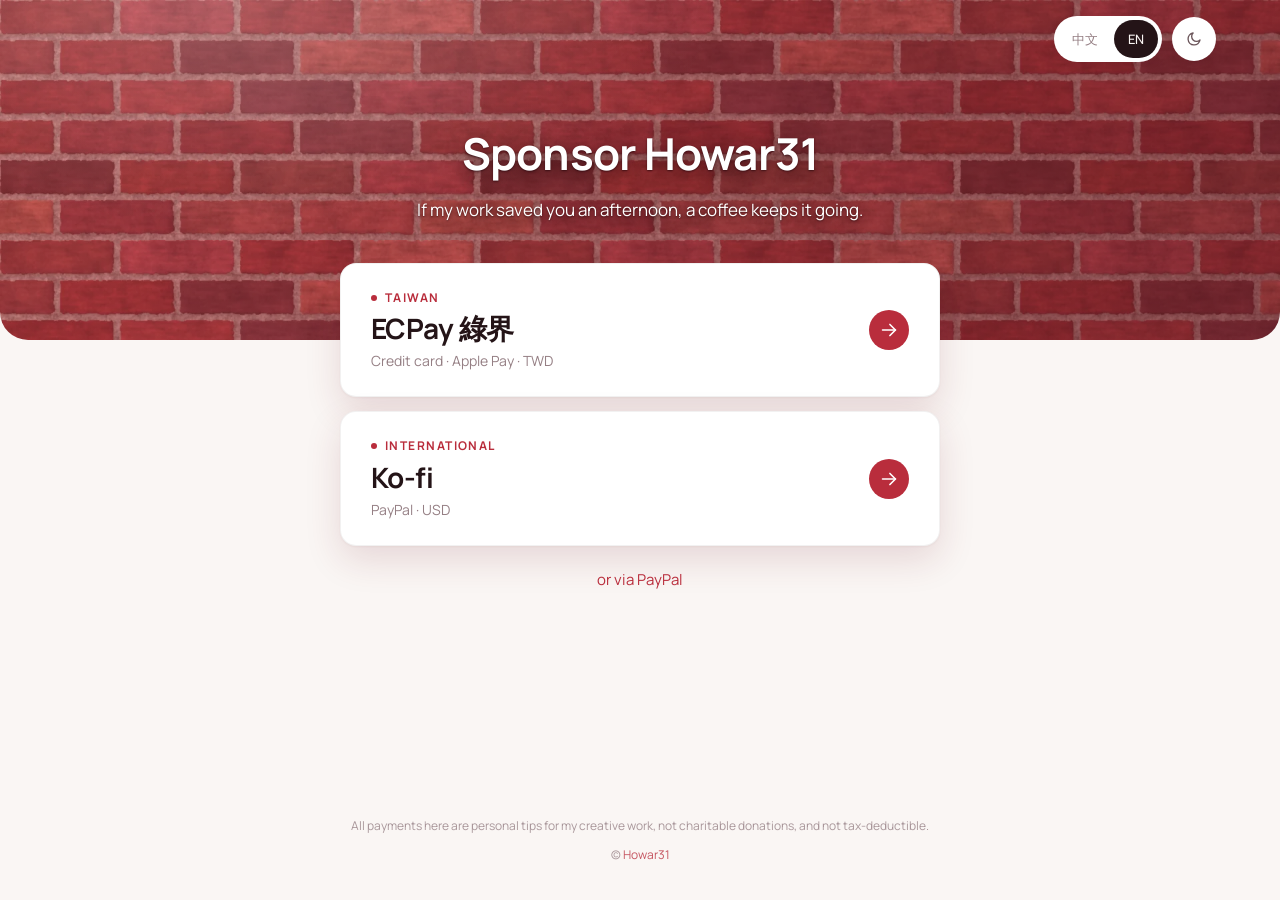
==== index.html @ e2ec6e72 "feat: add poppy skin, a brick banner in red A brick-red field across the top of the page, built from" ====
<!doctype html>
<html lang="zh-Hant-TW" data-skin="nebula">
<head>
  <meta charset="utf-8">
  <meta name="viewport" content="width=device-width, initial-scale=1">
  <title>贊助 Howar31</title>
  <meta name="description" content="Howar31 的贊助入口：台灣請使用綠界 ECPay，海外請使用 Ko-fi 或 PayPal。">
  <link rel="canonical" href="https://donate.howar31.com/">
  <link rel="icon" href="favicon.ico" sizes="64x64">
  <link rel="apple-touch-icon" href="apple-touch-icon.png">
  <meta property="og:type" content="website">
  <meta property="og:title" content="贊助 Howar31">
  <meta property="og:description" content="台灣請使用綠界 ECPay，海外請使用 Ko-fi 或 PayPal。">
  <meta property="og:url" content="https://donate.howar31.com/">
  <meta name="theme-color" content="#f8fafc" media="(prefers-color-scheme: light)">
  <meta name="theme-color" content="#020617" media="(prefers-color-scheme: dark)">
  <link rel="preconnect" href="https://fonts.googleapis.com">
  <link rel="preconnect" href="https://fonts.gstatic.com" crossorigin>
  <style>
    /* Shared shell: layout, structure, interaction states.
       Every color, typeface, size and shape below is read from tokens that the
       skin stylesheet (skins/<name>.css, attached by the head script for this
       load) must define. See skins/nebula.css for the token contract.
       CJK text uses system fonts on purpose (a CJK webfont costs ~700 KB). */
    *, *::before, *::after { box-sizing: border-box; }
    html { -webkit-text-size-adjust: 100%; }
    body {
      margin: 0;
      min-height: 100dvh;
      display: flex;
      flex-direction: column;
      background: var(--bg);
      color: var(--ink);
      font-family: var(--font-body);
      font-size: var(--font-size-body);
      line-height: 1.6;
      -webkit-font-smoothing: antialiased;
      transition: background-color 0.2s ease, color 0.2s ease;
    }
    a { color: var(--accent); text-decoration: none; }
    a:hover { color: var(--ink); }
    :focus-visible { outline: 2px solid var(--accent); outline-offset: 3px; border-radius: 6px; }
    button { font: inherit; color: inherit; cursor: pointer; }
    svg { display: block; flex-shrink: 0; }

    .topbar {
      display: flex;
      justify-content: flex-end;
      align-items: center;
      gap: 10px;
      padding: 16px clamp(20px, 5vw, 64px);
    }
    .lang-switch {
      display: flex;
      align-items: center;
      gap: 2px;
      padding: 3px;
      border: 1px solid var(--line);
      border-radius: 999px;
      background: var(--surface);
    }
    .lang-switch button {
      min-height: 38px;
      padding: 0 14px;
      border: 0;
      border-radius: 999px;
      background: transparent;
      color: var(--faint);
      font-size: 0.8125rem;
      font-weight: 500;
      transition: background-color 0.15s ease, color 0.15s ease;
    }
    .lang-switch button[aria-pressed="true"] { background: var(--ink); color: var(--bg); }
    .lang-switch button:hover:not([aria-pressed="true"]) { color: var(--ink); }
    .theme-switch {
      width: 44px;
      height: 44px;
      display: flex;
      align-items: center;
      justify-content: center;
      border: 1px solid var(--line);
      border-radius: 999px;
      background: var(--surface);
      color: var(--muted);
      transition: color 0.15s ease, border-color 0.15s ease;
    }
    .theme-switch:hover { color: var(--ink); border-color: var(--faint); }
    .theme-switch .icon-sun { display: none; }
    @media (prefers-color-scheme: dark) {
      :root:not([data-theme="light"]) .theme-switch .icon-sun { display: block; }
      :root:not([data-theme="light"]) .theme-switch .icon-moon { display: none; }
    }
    :root[data-theme="dark"] .theme-switch .icon-sun { display: block; }
    :root[data-theme="dark"] .theme-switch .icon-moon { display: none; }

    main {
      flex: 1;
      width: 100%;
      max-width: 640px;
      margin: 0 auto;
      padding: clamp(24px, 5vw, 48px) 20px 32px;
      display: flex;
      flex-direction: column;
      gap: 14px;
    }
    .hero {
      text-align: center;
      padding-bottom: clamp(12px, 3vw, 24px);
    }
    h1 {
      margin: 0 0 14px;
      font-family: var(--font-display);
      font-size: clamp(1.875rem, 5vw, 2.75rem);
      font-weight: var(--display-weight);
      letter-spacing: var(--display-tracking);
      line-height: 1.25;
      text-wrap: balance;
    }
    .lede {
      margin: 0 auto;
      max-width: 520px;
      font-size: var(--font-size-lede);
      color: var(--muted);
      line-height: 1.75;
      text-wrap: pretty;
    }

    .channel {
      display: flex;
      align-items: center;
      justify-content: space-between;
      gap: 20px;
      padding: 24px 30px;
      background: var(--surface);
      border: 1px solid var(--line);
      border-radius: var(--radius-card);
      box-shadow: var(--shadow);
      color: var(--ink);
      transition: border-color 0.15s ease, background-color 0.2s ease, transform 0.15s ease;
    }
    .channel:hover { color: var(--ink); border-color: var(--line-hover); }
    .channel:active { transform: translateY(1px); }
    .channel-text { display: flex; flex-direction: column; gap: 4px; min-width: 0; }
    .region {
      font-family: var(--font-label);
      font-size: 0.75rem;
      font-weight: var(--label-weight);
      letter-spacing: var(--label-tracking);
      text-transform: uppercase;
      color: var(--region);
    }
    .channel h2 {
      margin: 0;
      font-size: 1.75rem;
      font-weight: var(--name-weight);
      letter-spacing: var(--name-tracking);
      line-height: 1.25;
    }
    .channel h2:lang(en) { font-weight: var(--name-weight-latin); }
    .channel-note { font-size: var(--font-size-note); color: var(--faint); }
    .channel svg { color: var(--accent); transition: transform 0.2s ease; }

    .paypal-link {
      align-self: center;
      display: inline-flex;
      align-items: center;
      min-height: 40px;
      font-size: 0.9375rem;
    }

    footer {
      max-width: 640px;
      width: 100%;
      margin: 0 auto;
      padding: 8px 20px 28px;
      text-align: center;
      font-size: 0.75rem;
      line-height: 1.8;
      color: var(--faint);
      opacity: 0.8;
    }
    footer p { margin: 0; }
    footer p + p { margin-top: 2px; }
    .contact-link { display: inline-block; padding: 6px 0; color: var(--accent); }
    .contact-link:hover { color: var(--ink); }

    @media (max-width: 640px) {
      .channel { padding: 20px 22px; }
      .channel h2 { font-size: 1.5rem; }
      .channel-note { font-size: 0.875rem; }
      footer { text-align: left; }
    }
    @media (prefers-reduced-motion: reduce) {
      *, *::before, *::after { transition: none !important; animation: none !important; }
    }
  </style>
  <script>
    // Runs before first paint: pick a skin for this load (never the one shown
    // last time), attach its stylesheet and fonts, sync theme-color, then apply
    // the stored light/dark choice.
    // To add a skin: create skins/<name>.css and add one entry here.
    (function () {
      var root = document.documentElement;
      var SKINS = {
        nebula: {
          fonts: 'https://fonts.googleapis.com/css2?family=Atkinson+Hyperlegible+Next:wght@400;500;700&family=JetBrains+Mono:wght@400&display=swap',
          light: '#f8fafc',
          dark: '#020617'
        },
        tuscan: {
          fonts: 'https://fonts.googleapis.com/css2?family=Cinzel:wght@600&family=EB+Garamond:wght@400;500&display=swap',
          light: '#f1e4cc',
          dark: '#2b1d13'
        },
        porcelain: {
          fonts: 'https://fonts.googleapis.com/css2?family=Geist:wght@400;500;600&display=swap',
          light: '#f5f5f7',
          dark: '#111113'
        },
        poppy: {
          fonts: 'https://fonts.googleapis.com/css2?family=Manrope:wght@400;500;700&display=swap',
          light: '#c53d4a',
          dark: '#9c3040'
        }
      };
      var names = Object.keys(SKINS);
      var skin = null;
      var match = /[?&]skin=([^&#]*)/.exec(location.search);
      if (match) {
        skin = decodeURIComponent(match[1]);
        // The parameter applies to this load only; drop it so shared links stay clean.
        try {
          var rest = location.search.replace(/([?&])skin=[^&#]*&?/, '$1').replace(/[?&]$/, '');
          history.replaceState(null, '', location.pathname + rest + location.hash);
        } catch (e) {}
      }
      if (!Object.prototype.hasOwnProperty.call(SKINS, skin)) {
        // Random pick, but never the skin shown last time (stored below).
        var last = null;
        try { last = localStorage.getItem('skin'); } catch (e) {}
        var pool = [];
        for (var n = 0; n < names.length; n++) if (names[n] !== last) pool.push(names[n]);
        if (!pool.length) pool = names;
        skin = pool[Math.floor(Math.random() * pool.length)];
      }
      root.setAttribute('data-skin', skin);
      try { localStorage.setItem('skin', skin); } catch (e) {}

      function attach(href) {
        var link = document.createElement('link');
        link.rel = 'stylesheet';
        link.href = href;
        link.setAttribute('blocking', 'render');
        document.head.appendChild(link);
      }
      attach('skins/' + skin + '.css');
      attach(SKINS[skin].fonts);

      var metas = document.querySelectorAll('meta[name="theme-color"]');
      for (var i = 0; i < metas.length; i++) {
        var dark = /dark/.test(metas[i].getAttribute('media') || '');
        metas[i].setAttribute('content', dark ? SKINS[skin].dark : SKINS[skin].light);
      }

      try {
        var t = localStorage.getItem('theme');
        if (t === 'dark' || t === 'light') root.setAttribute('data-theme', t);
      } catch (e) {}
    })();
  </script>
  <noscript>
    <link rel="stylesheet" href="skins/nebula.css">
    <link rel="stylesheet" href="https://fonts.googleapis.com/css2?family=Atkinson+Hyperlegible+Next:wght@400;500;700&family=JetBrains+Mono:wght@400&display=swap">
  </noscript>
</head>
<body>
  <header class="topbar">
    <div class="lang-switch" role="group" aria-label="Language">
      <button type="button" data-lang="zh" aria-pressed="true" lang="zh-Hant-TW">中文</button>
      <button type="button" data-lang="en" aria-pressed="false" lang="en">EN</button>
    </div>
    <button type="button" class="theme-switch" id="theme-switch" data-i18n-aria="theme" aria-label="切換亮暗主題">
      <svg class="icon-moon" width="18" height="18" viewBox="0 0 24 24" fill="none" stroke="currentColor" stroke-width="1.8" stroke-linecap="round" stroke-linejoin="round" aria-hidden="true"><path d="M20 13.2A8 8 0 1 1 10.8 4a6.4 6.4 0 0 0 9.2 9.2Z"/></svg>
      <svg class="icon-sun" width="18" height="18" viewBox="0 0 24 24" fill="none" stroke="currentColor" stroke-width="1.8" stroke-linecap="round" aria-hidden="true"><circle cx="12" cy="12" r="4.2"/><path d="M12 2.5v2.2M12 19.3v2.2M2.5 12h2.2M19.3 12h2.2M5.3 5.3l1.5 1.5M17.2 17.2l1.5 1.5M18.7 5.3l-1.5 1.5M6.8 17.2l-1.5 1.5"/></svg>
    </button>
  </header>

  <main>
    <section class="hero">
      <h1 data-i18n="title">贊助 Howar31</h1>
      <p class="lede" data-i18n="lede">如果我的作品替你省下了時間，歡迎打賞一杯咖啡，讓我持續創作。</p>
    </section>

    <a class="channel ecpay-link" href="https://p.ecpay.com.tw/CC07C66" target="_blank" rel="noopener">
      <div class="channel-text">
        <div class="region" data-i18n="ecpayRegion">台灣</div>
        <h2 data-i18n="ecpayName">綠界 ECPay</h2>
        <div class="channel-note" data-i18n="ecpayNote">信用卡 · Apple Pay · 台幣</div>
      </div>
      <svg width="22" height="22" viewBox="0 0 24 24" fill="none" stroke="currentColor" stroke-width="1.8" stroke-linecap="round" stroke-linejoin="round" aria-hidden="true"><path d="M5 12h14"/><path d="M13 6l6 6-6 6"/></svg>
    </a>

    <a class="channel kofi-link" href="https://ko-fi.com/howar31" target="_blank" rel="noopener">
      <div class="channel-text">
        <div class="region" data-i18n="kofiRegion">國際</div>
        <h2 data-i18n="kofiName">Ko-fi</h2>
        <div class="channel-note" data-i18n="kofiNote">PayPal · 美元</div>
      </div>
      <svg width="22" height="22" viewBox="0 0 24 24" fill="none" stroke="currentColor" stroke-width="1.8" stroke-linecap="round" stroke-linejoin="round" aria-hidden="true"><path d="M5 12h14"/><path d="M13 6l6 6-6 6"/></svg>
    </a>

    <a class="paypal-link" href="https://www.paypal.com/cgi-bin/webscr?cmd=_s-xclick&amp;hosted_button_id=MLVT3HDZKUZCW" target="_blank" rel="noopener">
      <span data-i18n="paypalCta">或直接使用 PayPal</span>
    </a>
  </main>

  <footer>
    <p data-i18n="notice">本頁面之贊助均屬個人創作打賞，非屬公益性質，不開立抵稅收據。</p>
    <p>© <a class="contact-link" href="https://howar31.com" target="_blank" rel="noopener">Howar31</a></p>
  </footer>

  <script>
    (function () {
      var STRINGS = {
        zh: {
          htmlLang: 'zh-Hant-TW',
          docTitle: '贊助 Howar31',
          description: 'Howar31 的贊助入口：台灣請使用綠界 ECPay，海外請使用 Ko-fi 或 PayPal。',
          theme: '切換亮暗主題',
          title: '贊助 Howar31',
          lede: '如果我的作品替你省下了時間，歡迎打賞一杯咖啡，讓我持續創作。',
          ecpayRegion: '台灣',
          ecpayName: '綠界 ECPay',
          ecpayNote: '信用卡 · Apple Pay · 台幣',
          kofiRegion: '國際',
          kofiName: 'Ko-fi',
          kofiNote: 'PayPal · 美元',
          paypalCta: '或直接使用 PayPal',
          notice: '本頁面之贊助均屬個人創作打賞，非屬公益性質，不開立抵稅收據。'
        },
        en: {
          htmlLang: 'en',
          docTitle: 'Sponsor Howar31',
          description: 'Sponsor Howar31: ECPay for Taiwan, Ko-fi or PayPal for everywhere else.',
          theme: 'Toggle light or dark theme',
          title: 'Sponsor Howar31',
          lede: 'If my work saved you an afternoon, a coffee keeps it going.',
          ecpayRegion: 'Taiwan',
          ecpayName: 'ECPay 綠界',
          ecpayNote: 'Credit card · Apple Pay · TWD',
          kofiRegion: 'International',
          kofiName: 'Ko-fi',
          kofiNote: 'PayPal · USD',
          paypalCta: 'or via PayPal',
          notice: 'All payments here are personal tips for my creative work, not charitable donations, and not tax-deductible.'
        }
      };

      function store(key, value) { try { localStorage.setItem(key, value); } catch (e) {} }
      function load(key) { try { return localStorage.getItem(key); } catch (e) { return null; } }

      function applyLang(lang) {
        var s = STRINGS[lang] || STRINGS.zh;
        document.documentElement.lang = s.htmlLang;
        document.title = s.docTitle;
        var meta = document.querySelector('meta[name="description"]');
        if (meta) meta.setAttribute('content', s.description);
        var nodes = document.querySelectorAll('[data-i18n]');
        for (var i = 0; i < nodes.length; i++) {
          var key = nodes[i].getAttribute('data-i18n');
          if (s[key] !== undefined) nodes[i].textContent = s[key];
        }
        var ariaNodes = document.querySelectorAll('[data-i18n-aria]');
        for (var j = 0; j < ariaNodes.length; j++) {
          var ariaKey = ariaNodes[j].getAttribute('data-i18n-aria');
          if (s[ariaKey] !== undefined) ariaNodes[j].setAttribute('aria-label', s[ariaKey]);
        }
        var buttons = document.querySelectorAll('.lang-switch button');
        for (var k = 0; k < buttons.length; k++) {
          buttons[k].setAttribute('aria-pressed', buttons[k].getAttribute('data-lang') === lang ? 'true' : 'false');
        }
      }

      function detectLang() {
        var stored = load('lang');
        if (stored === 'zh' || stored === 'en') return stored;
        var nav = (navigator.languages && navigator.languages[0]) || navigator.language || '';
        return /^zh/i.test(nav) ? 'zh' : 'en';
      }

      var langButtons = document.querySelectorAll('.lang-switch button');
      for (var b = 0; b < langButtons.length; b++) {
        langButtons[b].addEventListener('click', function () {
          var lang = this.getAttribute('data-lang');
          store('lang', lang);
          applyLang(lang);
        });
      }
      applyLang(detectLang());

      var mq = window.matchMedia('(prefers-color-scheme: dark)');
      function effectiveTheme() {
        var attr = document.documentElement.getAttribute('data-theme');
        if (attr === 'dark' || attr === 'light') return attr;
        return mq.matches ? 'dark' : 'light';
      }
      document.getElementById('theme-switch').addEventListener('click', function () {
        var next = effectiveTheme() === 'dark' ? 'light' : 'dark';
        document.documentElement.setAttribute('data-theme', next);
        store('theme', next);
      });
    })();
  </script>
</body>
</html>
---- skins/nebula.css ----
/* Skin: nebula. Slate canvas, violet accent, glass cards, after howar31.com;
   Atkinson Hyperlegible Next + JetBrains Mono. Dark mirrors the site, light is its daylight counterpart.
   The default skin: index.html ships with data-skin="nebula" and the <noscript> fallback loads this file.

   Token contract (every skin must define all of these):
     colors, three times (light / system dark / forced dark):
       --bg --surface --ink --muted --faint --line --line-hover --accent --region --shadow
     type and shape, once:
       --font-body --font-display --font-label
       --font-size-body --font-size-lede --font-size-note
       --display-weight --display-tracking --name-weight --name-weight-latin --name-tracking
       --label-weight --label-tracking --radius-card
   Anything beyond tokens goes in [data-skin="<name>"] rules at the bottom. */

:root[data-skin="nebula"] {
  --font-body: 'Atkinson Hyperlegible Next', -apple-system, BlinkMacSystemFont, 'Segoe UI', 'PingFang TC', 'Microsoft JhengHei', 'Noto Sans TC', 'Noto Sans CJK TC', sans-serif;
  --font-display: var(--font-body);
  --font-label: 'JetBrains Mono', ui-monospace, SFMono-Regular, Menlo, Consolas, monospace;
  --font-size-body: 16px;
  --font-size-lede: 1rem;
  --font-size-note: 0.875rem;
  --display-weight: 700;
  --display-tracking: -0.02em;
  --name-weight: 500;
  --name-weight-latin: 500;
  --name-tracking: -0.02em;
  --label-weight: 400;
  --label-tracking: 0.14em;
  --radius-card: 12px;

  color-scheme: light;
  --bg: #f8fafc;
  --surface: rgba(255, 255, 255, 0.72);
  --ink: #0f172a;
  --muted: #475569;
  --faint: #64748b;
  --line: #e2e8f0;
  --line-hover: #a78bfa;
  --accent: #7c3aed;
  --region: #64748b;
  --shadow: 0 1px 2px rgba(15, 23, 42, 0.04), 0 10px 30px rgba(15, 23, 42, 0.06);
  --rule: rgba(139, 92, 246, 0.7);
  --grad-a: #2563eb;
  --grad-b: #7c3aed;
  --blob-a: rgba(139, 92, 246, 0.16);
  --blob-b: rgba(59, 130, 246, 0.12);
}
@media (prefers-color-scheme: dark) {
  :root[data-skin="nebula"]:not([data-theme="light"]) {
    color-scheme: dark;
    --bg: #020617;
    --surface: rgba(15, 23, 42, 0.55);
    --ink: #ffffff;
    --muted: rgba(255, 255, 255, 0.7);
    --faint: rgba(255, 255, 255, 0.5);
    --line: rgba(255, 255, 255, 0.08);
    --line-hover: rgba(255, 255, 255, 0.2);
    --accent: #a78bfa;
    --region: rgba(255, 255, 255, 0.5);
    --shadow: none;
    --rule: rgba(167, 139, 250, 0.7);
    --grad-a: #60a5fa;
    --grad-b: #a78bfa;
    --blob-a: rgba(139, 92, 246, 0.15);
    --blob-b: rgba(168, 85, 247, 0.12);
  }
}
:root[data-skin="nebula"][data-theme="dark"] {
  color-scheme: dark;
  --bg: #020617;
  --surface: rgba(15, 23, 42, 0.55);
  --ink: #ffffff;
  --muted: rgba(255, 255, 255, 0.7);
  --faint: rgba(255, 255, 255, 0.5);
  --line: rgba(255, 255, 255, 0.08);
  --line-hover: rgba(255, 255, 255, 0.2);
  --accent: #a78bfa;
  --region: rgba(255, 255, 255, 0.5);
  --shadow: none;
  --rule: rgba(167, 139, 250, 0.7);
  --grad-a: #60a5fa;
  --grad-b: #a78bfa;
  --blob-a: rgba(139, 92, 246, 0.15);
  --blob-b: rgba(168, 85, 247, 0.12);
}

/* Ambient glow: two blurred violet blobs drifting behind the content. */
[data-skin="nebula"] body::before,
[data-skin="nebula"] body::after {
  content: '';
  position: fixed;
  z-index: 0;
  border-radius: 50%;
  filter: blur(90px);
  pointer-events: none;
  will-change: transform;
}
[data-skin="nebula"] body::before {
  top: -18%;
  left: 32%;
  width: 640px;
  height: 640px;
  background: radial-gradient(circle, var(--blob-a), transparent 70%);
  animation: nebula-drift-a 18s ease-in-out infinite;
}
[data-skin="nebula"] body::after {
  bottom: -22%;
  left: -12%;
  width: 560px;
  height: 560px;
  background: radial-gradient(circle, var(--blob-b), transparent 70%);
  animation: nebula-drift-b 22s ease-in-out infinite;
}
@keyframes nebula-drift-a { 0%, 100% { transform: translate(0, 0) scale(1); } 50% { transform: translate(-60px, 40px) scale(1.08); } }
@keyframes nebula-drift-b { 0%, 100% { transform: translate(0, 0) scale(1); } 50% { transform: translate(70px, -50px) scale(0.94); } }
[data-skin="nebula"] .topbar,
[data-skin="nebula"] main,
[data-skin="nebula"] footer { position: relative; z-index: 1; }

/* Glass surfaces. */
[data-skin="nebula"] .lang-switch,
[data-skin="nebula"] .theme-switch,
[data-skin="nebula"] .channel {
  -webkit-backdrop-filter: blur(12px);
  backdrop-filter: blur(12px);
}

/* Gradient title, ruled kickers, arrow nudge on hover. */
[data-skin="nebula"] h1 {
  background: linear-gradient(90deg, var(--grad-a), var(--grad-b));
  -webkit-background-clip: text;
  background-clip: text;
  -webkit-text-fill-color: transparent;
  color: transparent;
}
[data-skin="nebula"] .region { display: flex; align-items: center; gap: 10px; }
[data-skin="nebula"] .region::before { content: ''; width: 22px; height: 1px; background: var(--rule); flex-shrink: 0; }
[data-skin="nebula"] .channel:hover svg { transform: translateX(3px); }
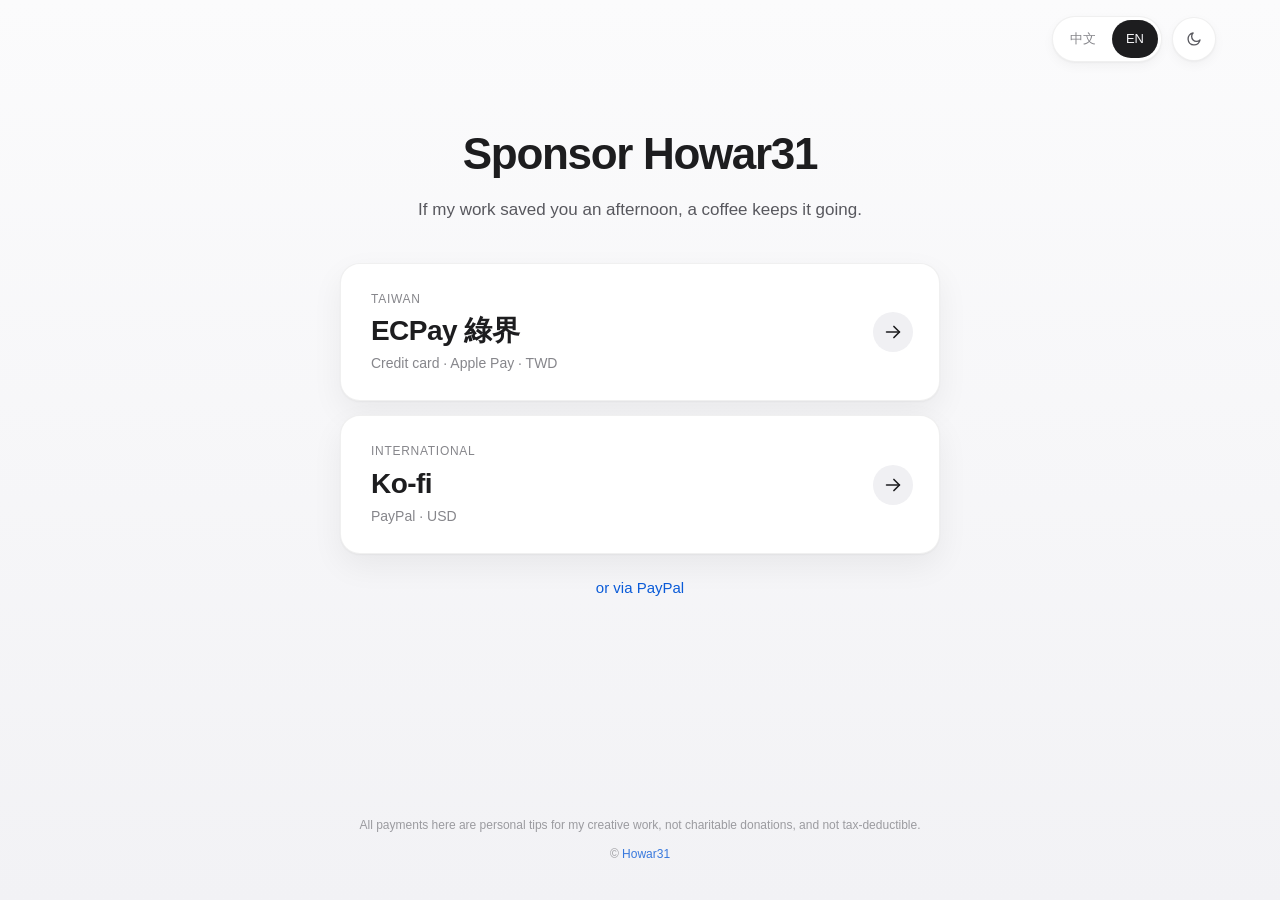
==== commit 9a528523: "feat: add saffron skin, a yellow poster print Solid golden ground, 2px strokes, hard offset shadows " ====
--- a/index.html
+++ b/index.html
@@ -221,6 +221,11 @@
           fonts: 'https://fonts.googleapis.com/css2?family=Manrope:wght@400;500;700&display=swap',
           light: '#c53d4a',
           dark: '#9c3040'
+        },
+        saffron: {
+          fonts: 'https://fonts.googleapis.com/css2?family=Archivo+Black&family=Archivo:wght@400;500&display=swap',
+          light: '#f6c945',
+          dark: '#1b1a17'
         }
       };
       var names = Object.keys(SKINS);
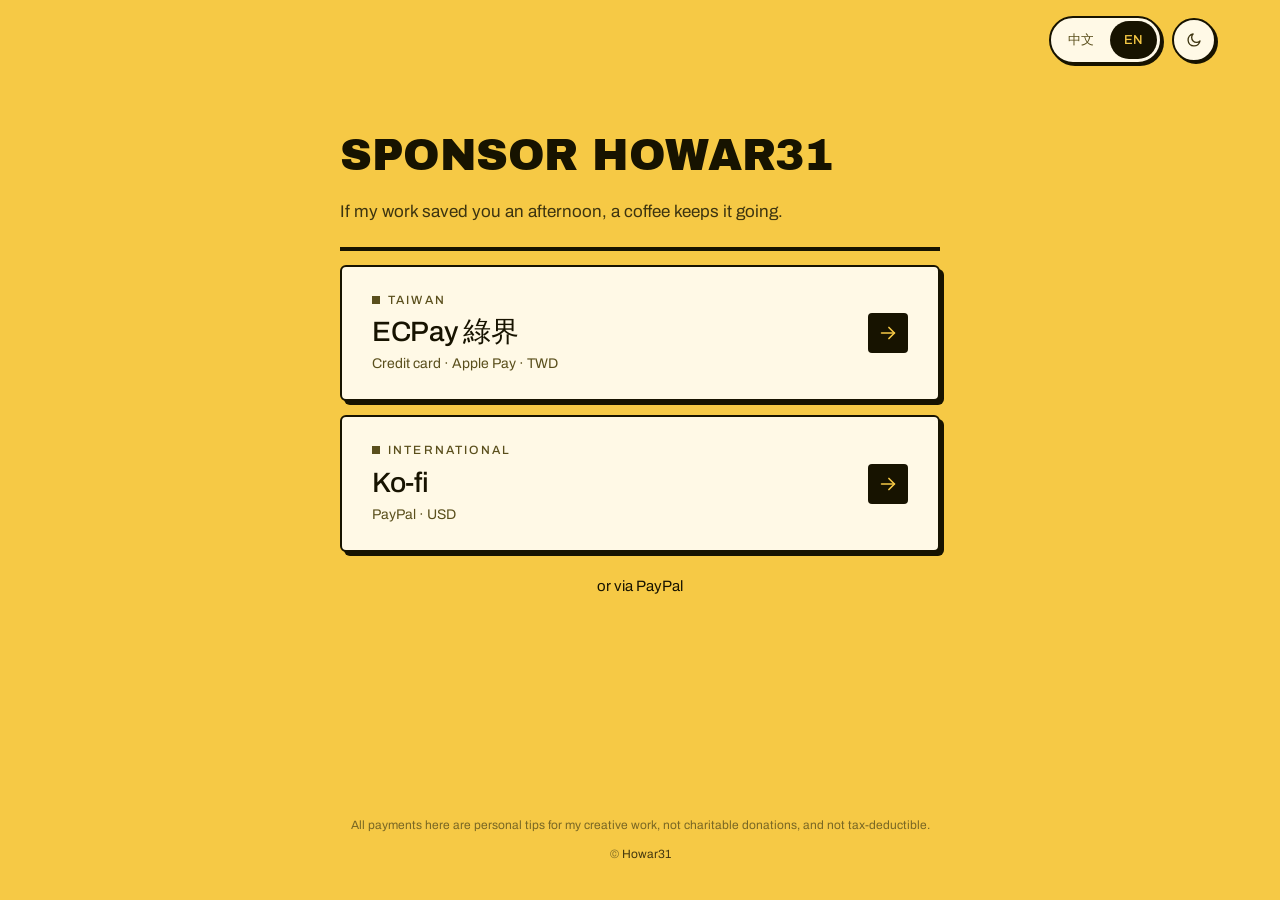
==== commit b076f94f: "feat: add fern skin, a botanical bookplate in green Sage linen ground with a fine grain, paper cards" ====
--- a/index.html
+++ b/index.html
@@ -226,6 +226,11 @@
           fonts: 'https://fonts.googleapis.com/css2?family=Archivo+Black&family=Archivo:wght@400;500&display=swap',
           light: '#f6c945',
           dark: '#1b1a17'
+        },
+        fern: {
+          fonts: 'https://fonts.googleapis.com/css2?family=Fraunces:opsz,wght@9..144,600&family=Figtree:wght@400;500;600&display=swap',
+          light: '#e9eee3',
+          dark: '#0f1a14'
         }
       };
       var names = Object.keys(SKINS);
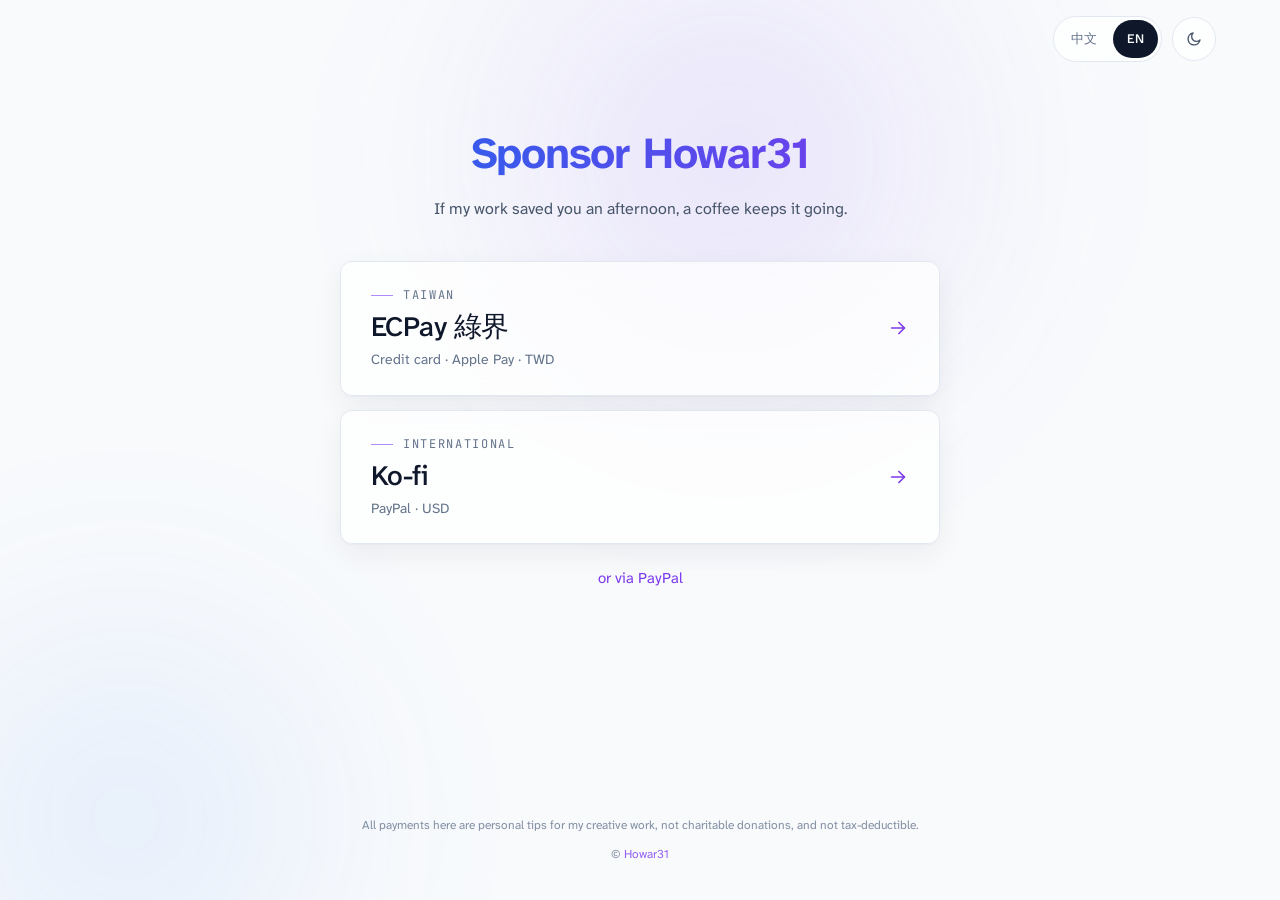
==== commit cec1c540: "feat: add tide skin, teal water Pale aqua ground with a teal-to-cyan mesh, white cards with a gradie" ====
--- a/index.html
+++ b/index.html
@@ -231,6 +231,11 @@
           fonts: 'https://fonts.googleapis.com/css2?family=Fraunces:opsz,wght@9..144,600&family=Figtree:wght@400;500;600&display=swap',
           light: '#e9eee3',
           dark: '#0f1a14'
+        },
+        tide: {
+          fonts: 'https://fonts.googleapis.com/css2?family=Plus+Jakarta+Sans:wght@400;500;700&display=swap',
+          light: '#e8f5f6',
+          dark: '#07191e'
         }
       };
       var names = Object.keys(SKINS);
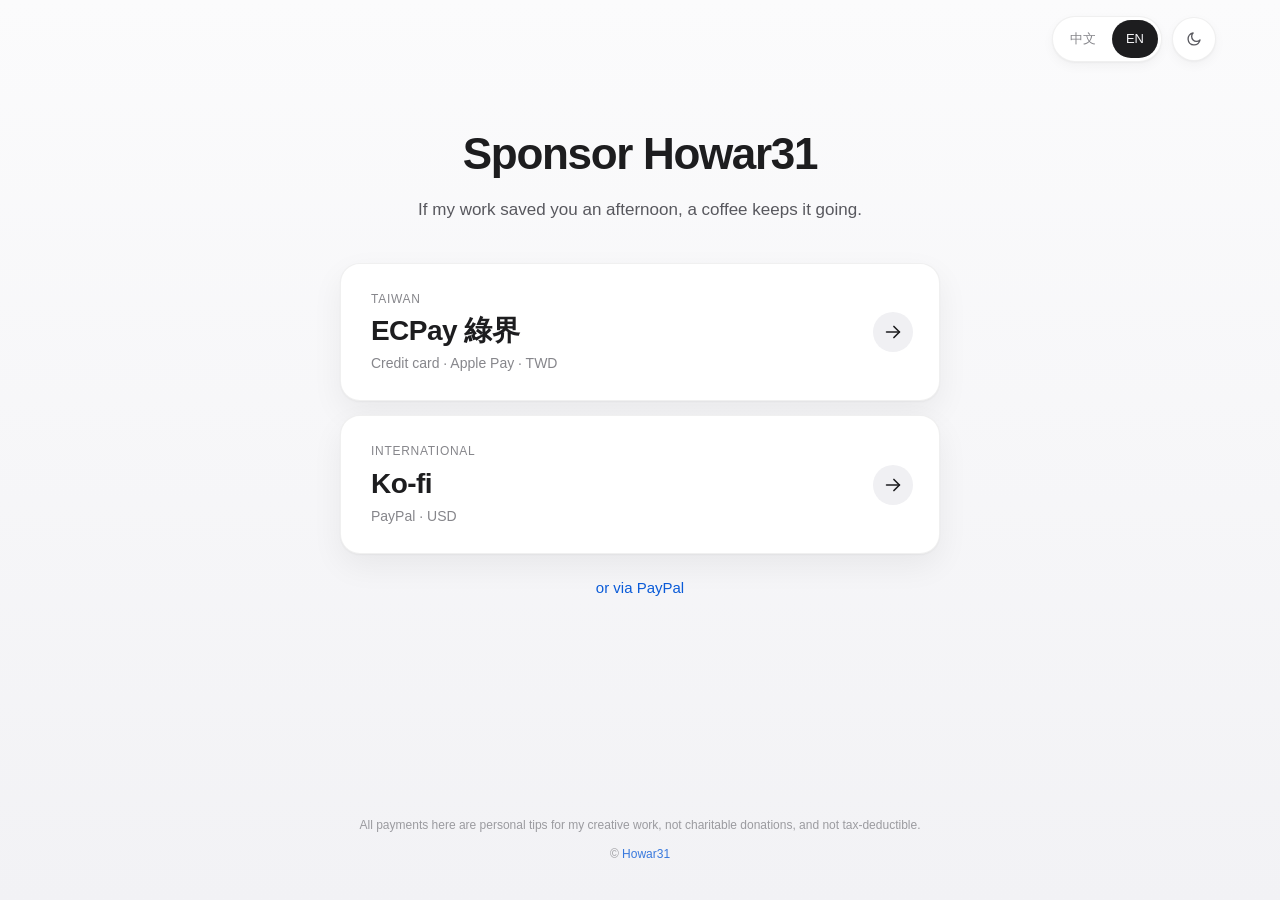
==== commit 43fbc729: "feat: add blueprint skin, a blue technical drawing Graph-paper grid ground, drawing-sheet cards with" ====
--- a/index.html
+++ b/index.html
@@ -236,6 +236,11 @@
           fonts: 'https://fonts.googleapis.com/css2?family=Plus+Jakarta+Sans:wght@400;500;700&display=swap',
           light: '#e8f5f6',
           dark: '#07191e'
+        },
+        blueprint: {
+          fonts: 'https://fonts.googleapis.com/css2?family=IBM+Plex+Sans:wght@400;500;600&family=IBM+Plex+Mono:wght@500&display=swap',
+          light: '#f3f6fc',
+          dark: '#06183d'
         }
       };
       var names = Object.keys(SKINS);
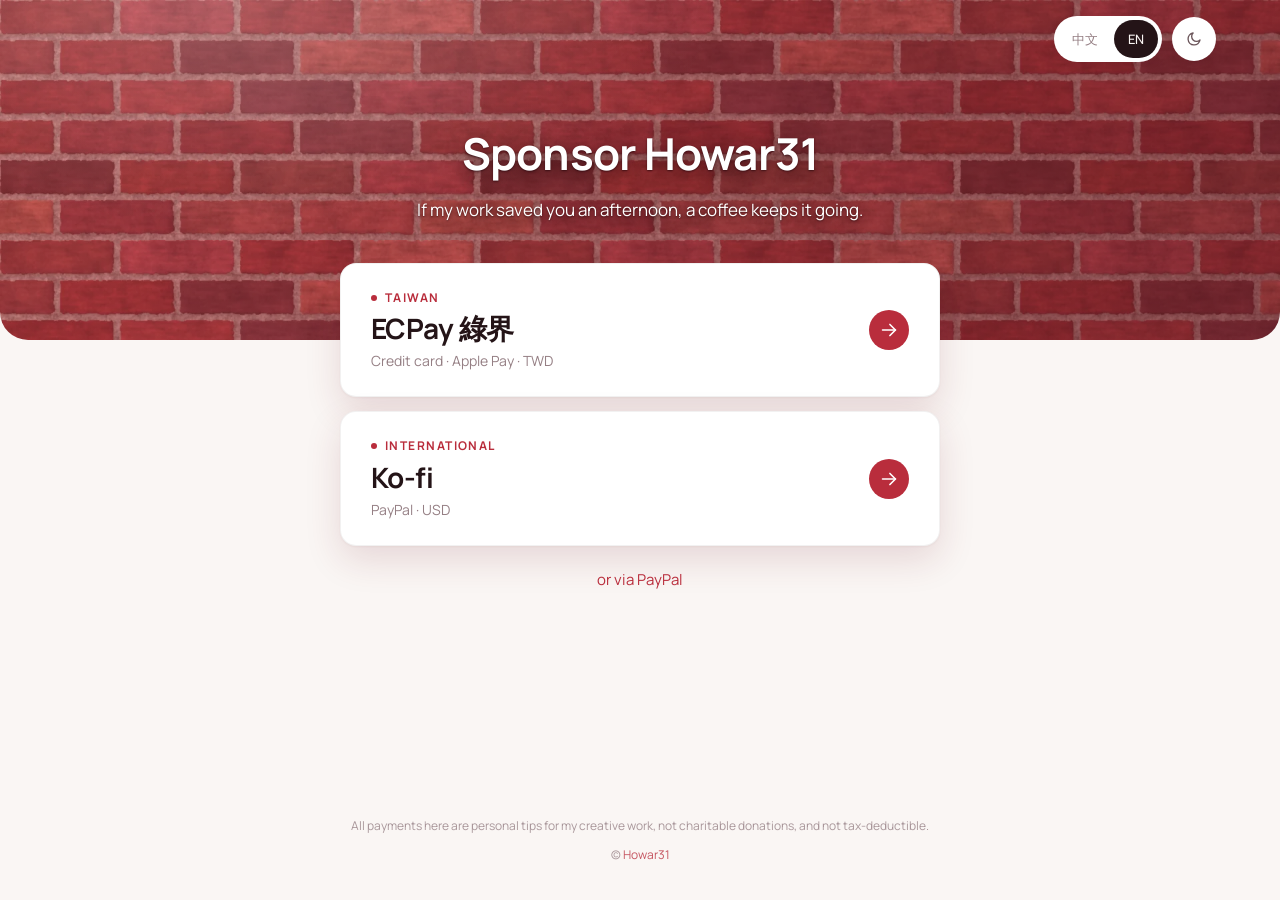
==== commit 6a7d49d2: "fix: block first paint on the skin stylesheet, never on fonts Firefox and Safari before 18.2 ignore " ====
--- a/index.html
+++ b/index.html
@@ -196,8 +196,8 @@
   </style>
   <script>
     // Runs before first paint: pick a skin for this load (never the one shown
-    // last time), attach its stylesheet and fonts, sync theme-color, then apply
-    // the stored light/dark choice.
+    // last time), load its stylesheet (render-blocking) and fonts (not
+    // blocking), sync theme-color, then apply the stored light/dark choice.
     // To add a skin: create skins/<name>.css and add one entry here.
     (function () {
       var root = document.documentElement;
@@ -241,6 +241,11 @@
           fonts: 'https://fonts.googleapis.com/css2?family=IBM+Plex+Sans:wght@400;500;600&family=IBM+Plex+Mono:wght@500&display=swap',
           light: '#f3f6fc',
           dark: '#06183d'
+        },
+        blush: {
+          fonts: 'https://fonts.googleapis.com/css2?family=Instrument+Serif:ital@0;1&family=Instrument+Sans:wght@400;500;600&display=swap',
+          light: '#fdf1f4',
+          dark: '#1a0f14'
         }
       };
       var names = Object.keys(SKINS);
@@ -266,15 +271,22 @@
       root.setAttribute('data-skin', skin);
       try { localStorage.setItem('skin', skin); } catch (e) {}
 
-      function attach(href) {
-        var link = document.createElement('link');
-        link.rel = 'stylesheet';
-        link.href = href;
-        link.setAttribute('blocking', 'render');
-        document.head.appendChild(link);
-      }
-      attach('skins/' + skin + '.css');
-      attach(SKINS[skin].fonts);
+      // Written into the parser stream, not appended: a parser-inserted
+      // stylesheet blocks rendering in every browser, whereas an appended
+      // <link> only blocks where the `blocking` attribute is supported (not
+      // Firefox, not Safari before 18.2) and the page would paint white first.
+      // `skin` is a key of SKINS by now, so nothing user-controlled is written.
+      document.write('<link rel="stylesheet" href="skins/' + skin + '.css">');
+      // Fonts never block first paint: if fonts.googleapis.com is slow or
+      // unreachable the page shows in system fonts (display=swap). Loaded as
+      // a print stylesheet and switched to all once fetched, because WebKit
+      // blocks rendering on any pending head stylesheet whatever its origin.
+      var fonts = document.createElement('link');
+      fonts.rel = 'stylesheet';
+      fonts.media = 'print';
+      fonts.onload = function () { this.media = 'all'; };
+      fonts.href = SKINS[skin].fonts;
+      document.head.appendChild(fonts);
 
       var metas = document.querySelectorAll('meta[name="theme-color"]');
       for (var i = 0; i < metas.length; i++) {
@@ -289,8 +301,9 @@
     })();
   </script>
   <noscript>
+    <!-- Without JS: the default skin in system fonts. No webfont request, so
+         nothing outside this origin can hold up the page. -->
     <link rel="stylesheet" href="skins/nebula.css">
-    <link rel="stylesheet" href="https://fonts.googleapis.com/css2?family=Atkinson+Hyperlegible+Next:wght@400;500;700&family=JetBrains+Mono:wght@400&display=swap">
   </noscript>
 </head>
 <body>
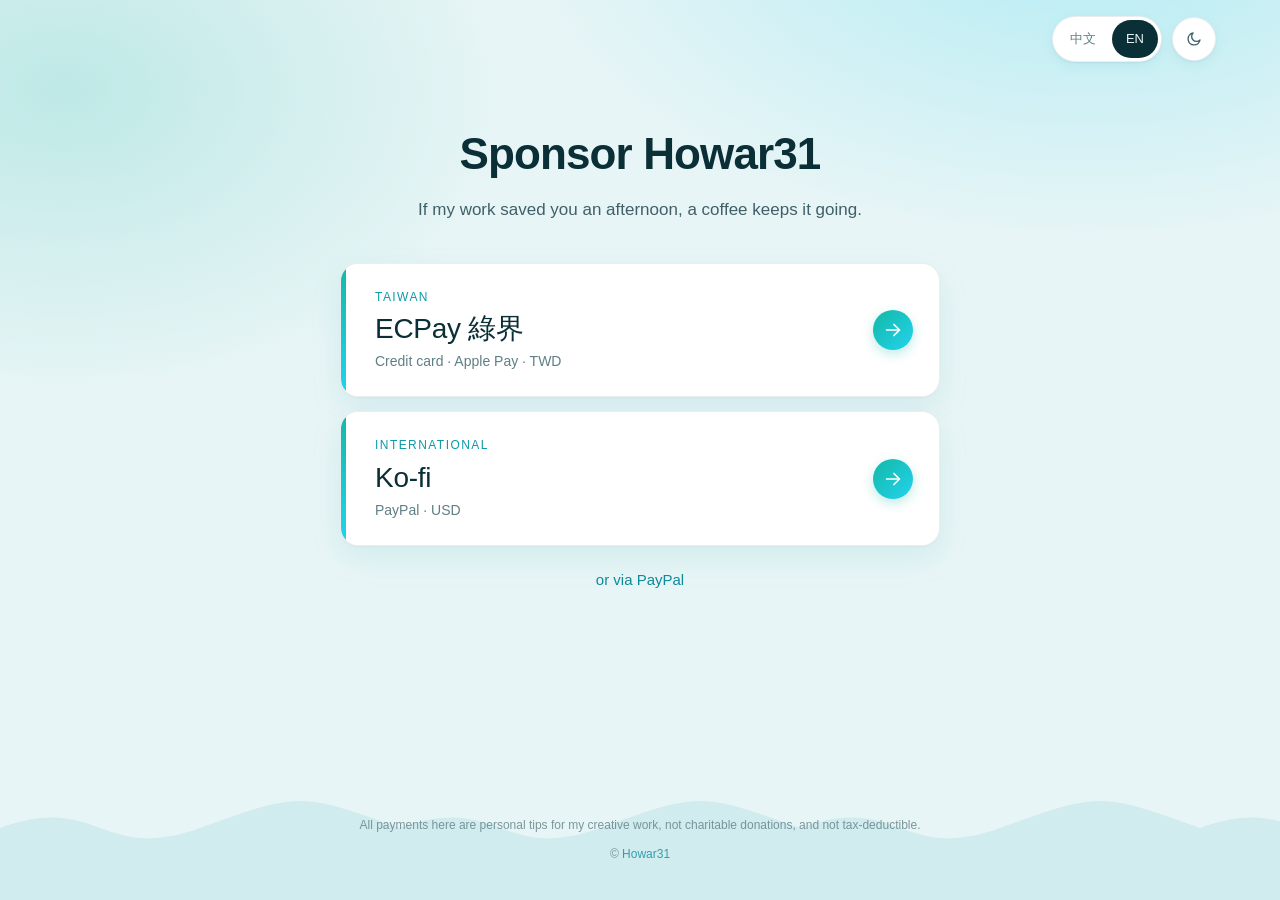
==== commit 164404ee: "fix: paint the skin background before its stylesheet arrives The skin stylesheet takes 300 to 500 ms" ====
--- a/index.html
+++ b/index.html
@@ -23,6 +23,14 @@
        load) must define. See skins/nebula.css for the token contract.
        CJK text uses system fonts on purpose (a CJK webfont costs ~700 KB). */
     *, *::before, *::after { box-sizing: border-box; }
+    /* While the skin stylesheet is in flight the head script paints the
+       skin's background on <html> and sets data-skin-loading; text (and the
+       currentColor borders that have no token yet) stays transparent, so the
+       first paint is a clean canvas in the right colour, never white or
+       unstyled, whether or not the browser blocks rendering on the sheet.
+       Do not hide the body instead: WebKit does not paint a page it deems
+       visually empty, and would show white until the sheet lands. */
+    html[data-skin-loading] body, html[data-skin-loading] body * { color: transparent; }
     html { -webkit-text-size-adjust: 100%; }
     body {
       margin: 0;
@@ -196,9 +204,12 @@
   </style>
   <script>
     // Runs before first paint: pick a skin for this load (never the one shown
-    // last time), load its stylesheet (render-blocking) and fonts (not
-    // blocking), sync theme-color, then apply the stored light/dark choice.
-    // To add a skin: create skins/<name>.css and add one entry here.
+    // last time), apply the stored light/dark choice, paint the skin's
+    // background at once, then load its stylesheet and fonts without blocking
+    // rendering, and sync theme-color.
+    // To add a skin: create skins/<name>.css and add one entry here: fonts URL,
+    // light/dark = the skin's --bg (used for theme-color and painted before the
+    // stylesheet arrives); if theme-color must differ from --bg, add canvas.
     (function () {
       var root = document.documentElement;
       var SKINS = {
@@ -220,7 +231,9 @@
         poppy: {
           fonts: 'https://fonts.googleapis.com/css2?family=Manrope:wght@400;500;700&display=swap',
           light: '#c53d4a',
-          dark: '#9c3040'
+          dark: '#9c3040',
+          // theme-color is the top band; the page behind it is what to paint first.
+          canvas: { light: '#faf6f4', dark: '#140f10' }
         },
         saffron: {
           fonts: 'https://fonts.googleapis.com/css2?family=Archivo+Black&family=Archivo:wght@400;500&display=swap',
@@ -271,16 +284,44 @@
       root.setAttribute('data-skin', skin);
       try { localStorage.setItem('skin', skin); } catch (e) {}
 
-      // Written into the parser stream, not appended: a parser-inserted
-      // stylesheet blocks rendering in every browser, whereas an appended
-      // <link> only blocks where the `blocking` attribute is supported (not
-      // Firefox, not Safari before 18.2) and the page would paint white first.
-      // `skin` is a key of SKINS by now, so nothing user-controlled is written.
-      document.write('<link rel="stylesheet" href="skins/' + skin + '.css">');
-      // Fonts never block first paint: if fonts.googleapis.com is slow or
-      // unreachable the page shows in system fonts (display=swap). Loaded as
-      // a print stylesheet and switched to all once fetched, because WebKit
-      // blocks rendering on any pending head stylesheet whatever its origin.
+      var theme = null;
+      try { theme = localStorage.getItem('theme'); } catch (e) {}
+      if (theme === 'dark' || theme === 'light') root.setAttribute('data-theme', theme);
+      var isDark = theme === 'dark' || (theme !== 'light' && !!window.matchMedia &&
+        window.matchMedia('(prefers-color-scheme: dark)').matches);
+
+      // Paint the background now, from the same colours theme-color uses, and
+      // keep text transparent (shell style) until the skin stylesheet lands.
+      // The sheet is loaded as a print stylesheet and switched to all on
+      // arrival: WebKit blocks rendering on any pending head stylesheet, and
+      // the point is to paint before it arrives. Measured on production: the
+      // sheet takes 300 to 500 ms from the CDN, and a render-blocking wait
+      // shows as a white flash (a white unstyled page where the browser does
+      // not block at all).
+      var canvas = SKINS[skin].canvas || SKINS[skin];
+      root.style.backgroundColor = isDark ? canvas.dark : canvas.light;
+      root.style.colorScheme = isDark ? 'dark' : 'light';
+      root.setAttribute('data-skin-loading', '');
+      var revealed = false;
+      function reveal() {
+        if (revealed) return;
+        revealed = true;
+        root.removeAttribute('data-skin-loading');
+        root.style.backgroundColor = '';
+        root.style.colorScheme = '';
+      }
+      var sheet = document.createElement('link');
+      sheet.rel = 'stylesheet';
+      sheet.media = 'print';
+      sheet.onload = function () { this.media = 'all'; reveal(); };
+      sheet.onerror = reveal;
+      sheet.href = 'skins/' + skin + '.css';
+      document.head.appendChild(sheet);
+      // Safety net for a hung request: better unstyled text than none.
+      setTimeout(reveal, 4000);
+
+      // Fonts never block first paint either: if fonts.googleapis.com is slow
+      // or unreachable the page shows in system fonts (display=swap).
       var fonts = document.createElement('link');
       fonts.rel = 'stylesheet';
       fonts.media = 'print';
@@ -293,11 +334,6 @@
         var dark = /dark/.test(metas[i].getAttribute('media') || '');
         metas[i].setAttribute('content', dark ? SKINS[skin].dark : SKINS[skin].light);
       }
-
-      try {
-        var t = localStorage.getItem('theme');
-        if (t === 'dark' || t === 'light') root.setAttribute('data-theme', t);
-      } catch (e) {}
     })();
   </script>
   <noscript>
